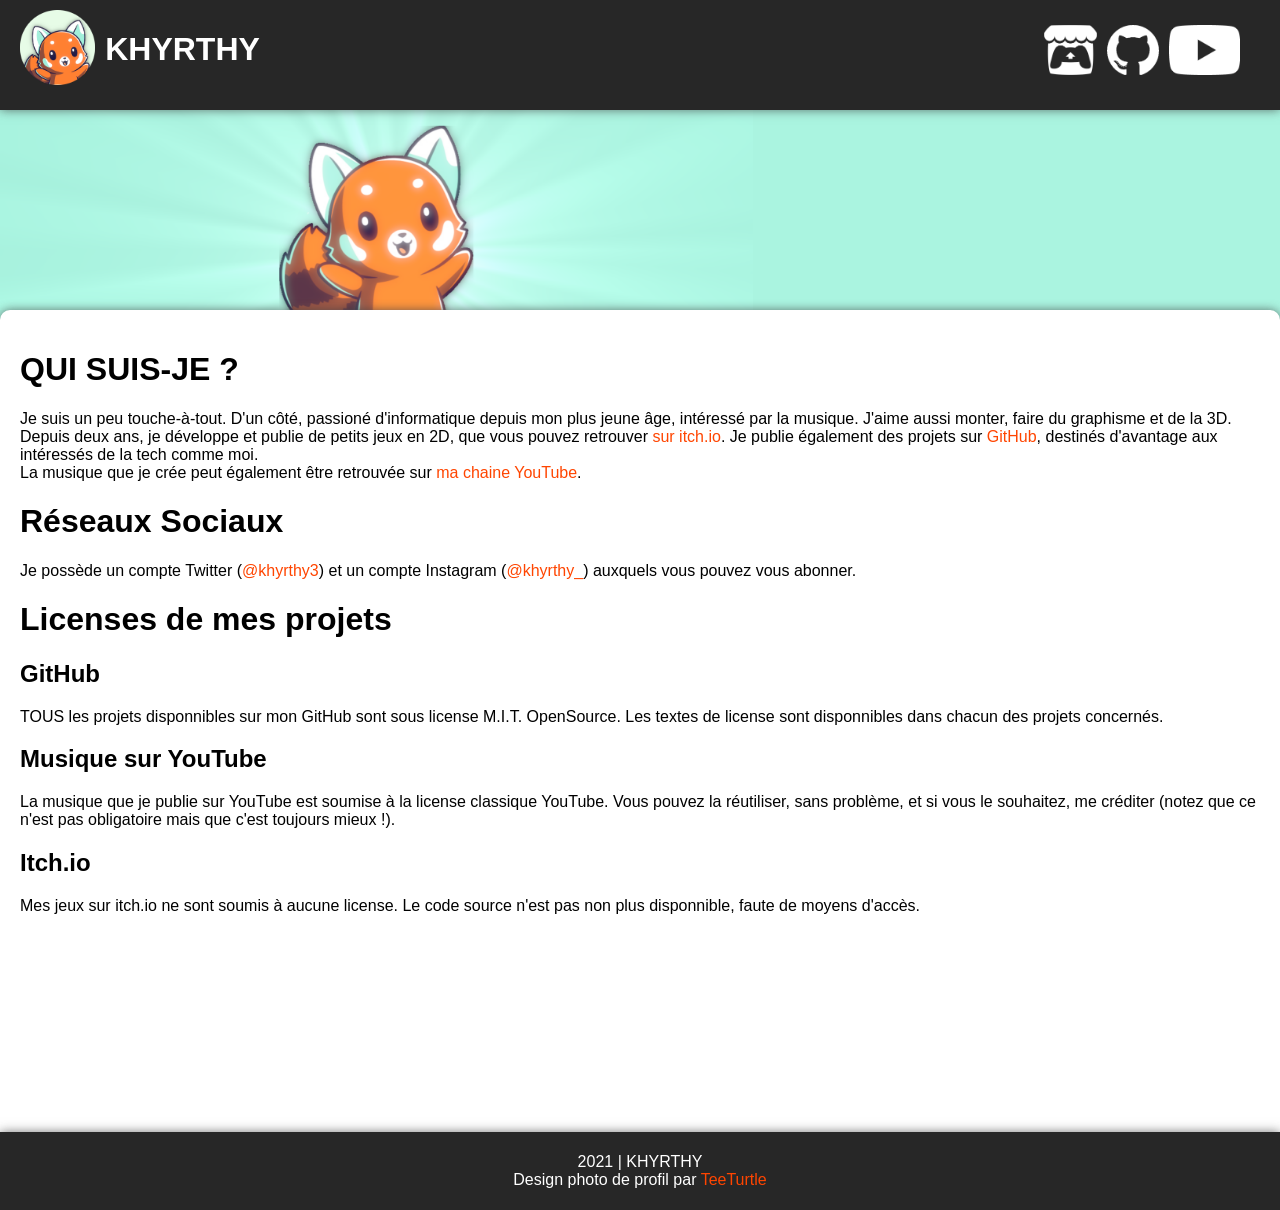
==== index.html @ 40779e0e "Merge branch 'main' of https://github.com/khyrthy/khyrthy.github.io into main" ====
<!DOCTYPE html>
<html>

    <head>
        <meta charset="utf-8">
        <link rel="stylesheet" href="style.css">
        <link rel="icon" href="assets/favicon.ico">        
        <title>KHYRTHY</title>

    </head>

    <body>

        <header>

            <span style="display: flex; flex-direction: row;">
            <img id="profile" src="assets/face.png">
            <h1 style="padding-left: 10px; padding-right: 10px;">KHYRTHY</h1>
            </span>

            <nav>
                <a href="https://khyrthy.itch.io/" class="link"><img src="assets/itch.io.png" class="link_image"></a>
                <a href="https://github.com/khyrthy" class="link"><img src="assets/github.png" class="link_image"></a>
                <a href="https://www.youtube.com/channel/UC20sdQZQD7_BeJX9RTdX4yQ" class="link"><img src="assets/youtube.png" class="link_image"></a>
            </nav>

        </header>

       
        
        <img src="assets/banner.png" id="banner">
        

        <div id="body">

            <div id="content">

                <h1>QUI SUIS-JE ?</h1>
                <p>Je suis un peu touche-à-tout. D'un côté, passioné d'informatique depuis mon plus jeune âge, intéressé par 
                    la musique. J'aime aussi monter, faire du graphisme et de la 3D. <br>
                    Depuis deux ans, je développe et publie de petits jeux en 2D, que vous pouvez retrouver 
                    <a href=#>sur itch.io</a>. Je publie également des projets sur <a href="https://github.com/khyrthy">GitHub</a>, destinés d'avantage aux intéressés
                    de la tech comme moi. <br>
                    La musique que je crée peut également être retrouvée sur <a href="https://www.youtube.com/channel/UC20sdQZQD7_BeJX9RTdX4yQ">ma chaine YouTube</a>.
                </p>

                
                <h1>Réseaux Sociaux</h1>
                <p>
                    Je possède un compte Twitter (<a href="https://twitter.com/khyrthy3">@khyrthy3</a>) et un compte Instagram
                    (<a href="https://instagram.com/khyrthy_">@khyrthy_</a>) auxquels vous pouvez vous abonner.
                </p>

                <h1>Licenses de mes projets</h1>
                
                <h2>GitHub</h2>
                <p>
                    TOUS les projets disponnibles sur mon GitHub sont sous license M.I.T. OpenSource. Les textes de license
                    sont disponnibles dans chacun des projets concernés.
                </p>

                <h2>Musique sur YouTube</h2>
                <p>
                    La musique que je publie sur YouTube est soumise à la license classique YouTube. Vous pouvez la réutiliser, sans problème,
                    et si vous le souhaitez, me créditer (notez que ce n'est pas obligatoire mais que c'est toujours mieux !).

                </p>

                <h2>Itch.io</h2>

                <p>Mes jeux sur itch.io ne sont soumis à aucune license. Le code source n'est pas non plus disponnible,
                    faute de moyens d'accès.
                </p>

            </div>            
        
            <footer>
                <p>
                    2021 | KHYRTHY <br>
                    Design photo de profil par <a href="https://teeturtle.com">TeeTurtle</a>
                </p>


            </footer>

        </div>
    </body>

</html>
---- style.css ----
@keyframes nav-element-hover{0%{height: 50px;} 100%{height: 55px;}}
@keyframes nav-element-normal{100%{height: 50px;} 0%{height: 55px;}}
@keyframes banner{0%{height: 0px;} 100%{height: 200px;}}
@keyframes body {0%{opacity: 0; color: rgba(0, 0, 0, 0)}50%{opacity: 1; color: rgba(0, 0, 0, 0)} 100%{opacity: 1; color: auto}}
@keyframes header{0%{opacity: 0; height: 0px}; 100%{opacity: 1; height: initial}}
@keyframes link{0%{color:rgba(0, 0, 0, 0)} 50%{color:rgba(0, 0, 0, 0)} 100%{color: orangered}}


html{

    height: 100%;

    margin: 0px; padding: 0px;

    -ms-overflow-style: none;
    scrollbar-width: none;
} html::-webkit-scrollbar {display: none;}

body {
    font-family: 'Segoe UI', Tahoma, Geneva, Verdana, sans-serif;

    margin: 0px; padding: 0px;

    background: rgb(170,244,224);

    height: 100%;

}

header {
    animation: header 1s;
    -webkit-animation: header 1s;

    background-color: rgb(39, 39, 39);
    color: white;

    padding: 10px;
    padding-left: 20px;
    padding-right: 20px;

    display: flex;
    flex-direction: row;
    justify-content: space-between;

    height: 90px;

    position: sticky;
    top: 0px;

    box-shadow: 0px 0px 10px rgba(56, 56, 56, 0.678);

    z-index: 4;

}

#profile {
    height: 75px;
}

#banner{

    animation: banner 1s;
    -webkit-animation: banner 1s;

    height: 200px;

    display: block;
        
    position: sticky;
    top: 110px;

}


nav {

    display: flex;
    flex-direction: row;
    justify-content: center;

    margin: 15px;


}

.link_image {

    height: 50px;
    margin-left: 5px;
    margin-right: 5px;
    margin-bottom: 0px;

    animation: nav-element-normal 1s;
    -webkit-animation: nav-element-normal 1s;

} .link_image:hover{
    height: 55px;

    animation: nav-element-hover 1s;
    -webkit-animation: nav-element-hover 1s;
}

#body {

    animation: body 2s;
    -webkit-animation: body 2s;

    z-index: 2;
    position: relative;
    background-color: white;

    min-height: 100%;

    border-radius: 10px 10px 0px 0px;
    box-shadow: 0px 0px 10px rgba(56, 56, 56, 0.678);

}

#content {

    padding: 20px;
    padding-bottom: 100px;

}

a {
    animation: link 2s;
    animation-iteration-count: 1;
    -webkit-animation: link 2s;
    -webkit-animation-iteration-count: 1;
    
    text-decoration: none;
    color: orangered
} a:hover {color: red;}

footer {

    z-index: 3;

    background-color:rgb(39, 39, 39);
    
    color: white;
    text-align: center;
    box-shadow: 0px 0px 10px rgba(56, 56, 56, 0.678);

    padding-top: 5px;
    padding-bottom: 5px;

    position: absolute;
    bottom: 0;

    display: table;
    width: 100%;


}
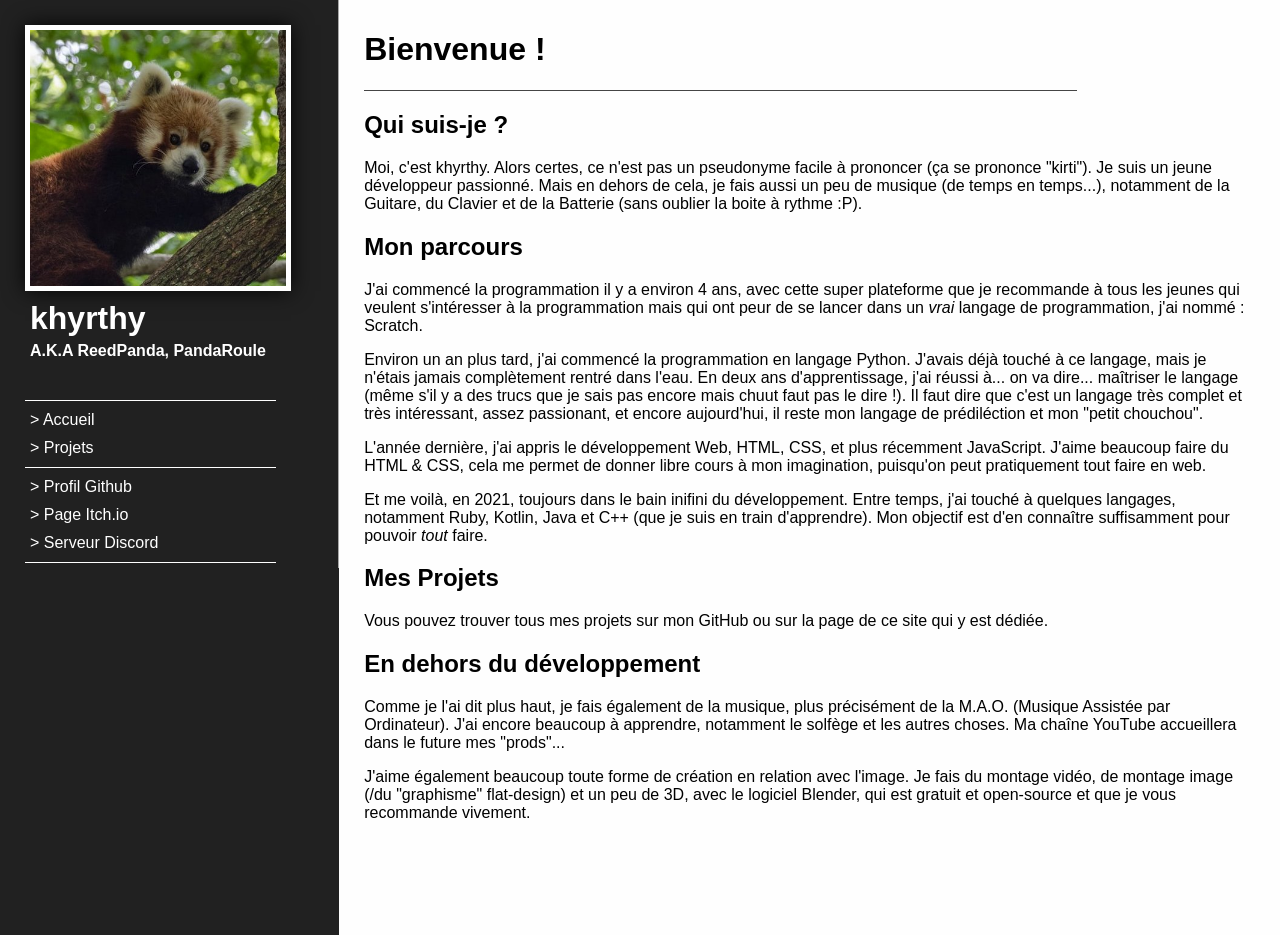
==== commit a56b7318: "The BIG UPDATE Voici la plus grosse mise à jour du site depuis sa création !" ====
--- a/index.html
+++ b/index.html
@@ -1,89 +1,96 @@
-<!DOCTYPE html>
-<html>
-
-    <head>
-        <meta charset="utf-8">
-        <link rel="stylesheet" href="style.css">
-        <link rel="icon" href="assets/favicon.ico">        
-        <title>KHYRTHY</title>
-
-    </head>
-
-    <body>
-
-        <header>
-
-            <span style="display: flex; flex-direction: row;">
-            <img id="profile" src="assets/face.png">
-            <h1 style="padding-left: 10px; padding-right: 10px;">KHYRTHY</h1>
-            </span>
-
-            <nav>
-                <a href="https://khyrthy.itch.io/" class="link"><img src="assets/itch.io.png" class="link_image"></a>
-                <a href="https://github.com/khyrthy" class="link"><img src="assets/github.png" class="link_image"></a>
-                <a href="https://www.youtube.com/channel/UC20sdQZQD7_BeJX9RTdX4yQ" class="link"><img src="assets/youtube.png" class="link_image"></a>
-            </nav>
-
-        </header>
-
-       
-        
-        <img src="assets/banner.png" id="banner">
-        
-
-        <div id="body">
-
-            <div id="content">
-
-                <h1>QUI SUIS-JE ?</h1>
-                <p>Je suis un peu touche-à-tout. D'un côté, passioné d'informatique depuis mon plus jeune âge, intéressé par 
-                    la musique. J'aime aussi monter, faire du graphisme et de la 3D. <br>
-                    Depuis deux ans, je développe et publie de petits jeux en 2D, que vous pouvez retrouver 
-                    <a href=#>sur itch.io</a>. Je publie également des projets sur <a href="https://github.com/khyrthy">GitHub</a>, destinés d'avantage aux intéressés
-                    de la tech comme moi. <br>
-                    La musique que je crée peut également être retrouvée sur <a href="https://www.youtube.com/channel/UC20sdQZQD7_BeJX9RTdX4yQ">ma chaine YouTube</a>.
-                </p>
-
-                
-                <h1>Réseaux Sociaux</h1>
-                <p>
-                    Je possède un compte Twitter (<a href="https://twitter.com/khyrthy3">@khyrthy3</a>) et un compte Instagram
-                    (<a href="https://instagram.com/khyrthy_">@khyrthy_</a>) auxquels vous pouvez vous abonner.
-                </p>
-
-                <h1>Licenses de mes projets</h1>
-                
-                <h2>GitHub</h2>
-                <p>
-                    TOUS les projets disponnibles sur mon GitHub sont sous license M.I.T. OpenSource. Les textes de license
-                    sont disponnibles dans chacun des projets concernés.
-                </p>
-
-                <h2>Musique sur YouTube</h2>
-                <p>
-                    La musique que je publie sur YouTube est soumise à la license classique YouTube. Vous pouvez la réutiliser, sans problème,
-                    et si vous le souhaitez, me créditer (notez que ce n'est pas obligatoire mais que c'est toujours mieux !).
-
-                </p>
-
-                <h2>Itch.io</h2>
-
-                <p>Mes jeux sur itch.io ne sont soumis à aucune license. Le code source n'est pas non plus disponnible,
-                    faute de moyens d'accès.
-                </p>
-
-            </div>            
-        
-            <footer>
-                <p>
-                    2021 | KHYRTHY <br>
-                    Design photo de profil par <a href="https://teeturtle.com">TeeTurtle</a>
-                </p>
-
-
-            </footer>
-
-        </div>
-    </body>
-
-</html>
+<!DOCTYPE html>
+<html>
+
+    <head>
+        <meta charset="utf-8">
+        <link rel="stylesheet" href="style.css">
+
+        <link rel="icon" href="assets/favicon.ico">        
+        <title>KHYRTHY</title>
+
+    </head>
+
+    <body>
+
+        <header>
+
+            <div id="profile-container">
+
+                <img src="assets/ReedPanda.jpg" alt="ReedPanda" id="profile">
+                <h1 id="name">khyrthy</h1>
+                <h4 id="alias">A.K.A ReedPanda, PandaRoule</h4>
+
+            </div>
+
+            <nav>
+
+                <div class="separator" style="width: 80%;"></div>
+
+                <a href=# class="nav">> Accueil</a>
+                <a href="projects.html" class="nav">> Projets</a>
+
+                <div class="separator" style="width: 80%;"></div>
+
+                <a href="https://github.com/khyrthy" class="nav">> Profil Github</a>
+                <a href="https://khyrthy.itch.io" class="nav">> Page Itch.io</a>
+                <a href="https://discord.gg/B6MZd3urW2" class="nav">> Serveur Discord</a>
+
+
+                <div class="separator" style="width: 80%;"></div>
+
+
+                <a href=""></a>
+
+            </nav>
+
+        </header>
+
+        <div id="body">
+            
+            <h1>Bienvenue ! </h1>
+            <div class="separator" style="width: 80%; background-color: #454545;"></div>
+            
+            <h2>Qui suis-je ?</h2>
+            <p>
+                Moi, c'est khyrthy. Alors certes, ce n'est pas un pseudonyme facile à prononcer (ça se prononce "kirti"). Je suis un jeune développeur passionné.
+                Mais en dehors de cela, je fais aussi un peu de musique (de temps en temps...), notamment de la Guitare, du Clavier et de la Batterie (sans oublier la boite à rythme :P).
+            </p>
+
+            <h2>Mon parcours</h2>
+            <p>
+                J'ai commencé la programmation il y a environ 4 ans, avec cette super plateforme que je recommande à tous les jeunes qui veulent s'intéresser à la programmation mais qui ont peur de se
+                lancer dans un <em>vrai</em> langage de programmation, j'ai nommé : Scratch.
+            </p> 
+            <p>
+                Environ un an plus tard, j'ai commencé la programmation en langage Python. J'avais déjà touché à ce langage, mais je n'étais jamais complètement rentré dans l'eau. En deux ans d'apprentissage, j'ai réussi à... on va dire...
+                maîtriser le langage (même s'il y a des trucs que je sais pas encore mais chuut faut pas le dire !). Il faut dire que c'est un langage très complet et très intéressant, assez passionant, et encore aujourd'hui, il reste mon langage
+                de prédiléction et mon "petit chouchou".
+            </p> <p>
+                L'année dernière, j'ai appris le développement Web, HTML, CSS, et plus récemment JavaScript. J'aime beaucoup faire du HTML & CSS, cela me permet de donner libre cours à mon imagination, puisqu'on peut pratiquement tout faire en web.
+            </p> <p>
+                Et me voilà, en 2021, toujours dans le bain inifini du développement. Entre temps, j'ai touché à quelques langages, notamment Ruby, Kotlin, Java et C++ (que je suis en train d'apprendre).
+                Mon objectif est d'en connaître suffisamment pour pouvoir <em>tout</em> faire.
+
+            </p>
+
+            <h2>Mes Projets</h2>
+            <p>
+                Vous pouvez trouver tous mes projets sur <a href="http://github.com/khyrthy">mon GitHub</a> ou sur <a href="projects.html">la page de ce site qui y est dédiée</a>.
+            </p>
+
+            <h2>En dehors du développement</h2>
+            <p>
+                Comme je l'ai dit plus haut, je fais également de la musique, plus précisément de la M.A.O. (Musique Assistée par Ordinateur). J'ai encore beaucoup à apprendre, notamment
+                le solfège et les autres choses. Ma chaîne YouTube accueillera dans le future mes "prods"...
+            </p> <p>
+                J'aime également beaucoup toute forme de création en relation avec l'image. Je fais du montage vidéo, de montage image (/du "graphisme" flat-design) et un peu de 3D, avec le logiciel <a href="https://blender.org">Blender</a>, qui est gratuit et open-source et que je vous recommande vivement.
+            </p>
+
+            
+
+        </div>
+    
+    </body>
+
+
+</html>
--- a/style.css
+++ b/style.css
@@ -1,156 +1,124 @@
-@keyframes nav-element-hover{0%{height: 50px;} 100%{height: 55px;}}
-@keyframes nav-element-normal{100%{height: 50px;} 0%{height: 55px;}}
-@keyframes banner{0%{height: 0px;} 100%{height: 200px;}}
-@keyframes body {0%{opacity: 0; color: rgba(0, 0, 0, 0)}50%{opacity: 1; color: rgba(0, 0, 0, 0)} 100%{opacity: 1; color: auto}}
-@keyframes header{0%{opacity: 0; height: 0px}; 100%{opacity: 1; height: initial}}
-@keyframes link{0%{color:rgba(0, 0, 0, 0)} 50%{color:rgba(0, 0, 0, 0)} 100%{color: orangered}}
-
-
-html{
-
-    height: 100%;
-
-    margin: 0px; padding: 0px;
-
-    -ms-overflow-style: none;
-    scrollbar-width: none;
-} html::-webkit-scrollbar {display: none;}
-
-body {
-    font-family: 'Segoe UI', Tahoma, Geneva, Verdana, sans-serif;
-
-    margin: 0px; padding: 0px;
-
-    background: rgb(170,244,224);
-
-    height: 100%;
-
-}
-
-header {
-    animation: header 1s;
-    -webkit-animation: header 1s;
-
-    background-color: rgb(39, 39, 39);
-    color: white;
-
-    padding: 10px;
-    padding-left: 20px;
-    padding-right: 20px;
-
-    display: flex;
-    flex-direction: row;
-    justify-content: space-between;
-
-    height: 90px;
-
-    position: sticky;
-    top: 0px;
-
-    box-shadow: 0px 0px 10px rgba(56, 56, 56, 0.678);
-
-    z-index: 4;
-
-}
-
-#profile {
-    height: 75px;
-}
-
-#banner{
-
-    animation: banner 1s;
-    -webkit-animation: banner 1s;
-
-    height: 200px;
-
-    display: block;
-        
-    position: sticky;
-    top: 110px;
-
-}
-
-
-nav {
-
-    display: flex;
-    flex-direction: row;
-    justify-content: center;
-
-    margin: 15px;
-
-
-}
-
-.link_image {
-
-    height: 50px;
-    margin-left: 5px;
-    margin-right: 5px;
-    margin-bottom: 0px;
-
-    animation: nav-element-normal 1s;
-    -webkit-animation: nav-element-normal 1s;
-
-} .link_image:hover{
-    height: 55px;
-
-    animation: nav-element-hover 1s;
-    -webkit-animation: nav-element-hover 1s;
-}
-
-#body {
-
-    animation: body 2s;
-    -webkit-animation: body 2s;
-
-    z-index: 2;
-    position: relative;
-    background-color: white;
-
-    min-height: 100%;
-
-    border-radius: 10px 10px 0px 0px;
-    box-shadow: 0px 0px 10px rgba(56, 56, 56, 0.678);
-
-}
-
-#content {
-
-    padding: 20px;
-    padding-bottom: 100px;
-
-}
-
-a {
-    animation: link 2s;
-    animation-iteration-count: 1;
-    -webkit-animation: link 2s;
-    -webkit-animation-iteration-count: 1;
-    
-    text-decoration: none;
-    color: orangered
-} a:hover {color: red;}
-
-footer {
-
-    z-index: 3;
-
-    background-color:rgb(39, 39, 39);
-    
-    color: white;
-    text-align: center;
-    box-shadow: 0px 0px 10px rgba(56, 56, 56, 0.678);
-
-    padding-top: 5px;
-    padding-bottom: 5px;
-
-    position: absolute;
-    bottom: 0;
-
-    display: table;
-    width: 100%;
-
-
+body, index {
+
+    margin: 0;
+    padding: 0;
+
+    background-color: #212121;
+    color: #ffffff;
+
+    display: flex;
+    flex-direction: row;
+    justify-content: flex-start;
+
+    font-family: 'Roboto', 'Segoe UI', Tahoma, Geneva, Verdana, Arial, Calibri, sans-serif;
+
+}
+
+header {
+
+
+    justify-content: space-around;
+
+    height: 100%;
+    width: 450px;
+
+    position: sticky;
+    top: 0px;
+    left: 0px;
+
+    border-right: 1px solid #a8a8a8;
+
+    padding-left: 25px;
+    padding-top: 25px;
+
+
+
+}
+
+#body {
+    
+
+    width: 100%;
+    min-height: 100vh;
+    /*margin-left: 25px;*/
+    padding: 25px;
+    padding-top: 10px;
+
+    background-color: #fefefe;
+    color: #000000;
+    
+
+
+
+}
+
+#profile {
+
+    height: 256px;
+    width: 256px;
+
+    border: 5px solid #ffffff;
+    box-shadow: 0px 0px 20px rgba(0,0,0, 0.9)
+
+}
+
+
+#name {
+
+    margin: 5px;
+
+} #alias {
+
+    margin: 5px;
+
+}
+
+nav {
+
+    margin-top: 35px;
+
+    display: flex;
+    flex-direction: column;
+}
+
+.nav {
+
+    margin: 5px;
+
+    color: #ffffff;
+    text-decoration: none;
+
+} .nav:hover {
+    text-decoration: underline;
+}
+
+.separator {
+
+    height: 1px;
+    background-color: #ffffff;
+
+    margin-top: 5px;
+    margin-bottom: 5px;
+
+
+}
+
+a {
+
+    color: inherit;
+    text-decoration: none;
+} a:hover {
+    text-decoration: underline;
+}
+
+img {
+
+    box-shadow: 0px 0px 20px rgba(0, 0, 0, 0.3);
+
+} .img-border {
+
+    border: 5px solid #ffffff;
+    /*box-shadow: 0px 0px 20px rgba(0, 0, 0, 0.3);*/
+
+
 }
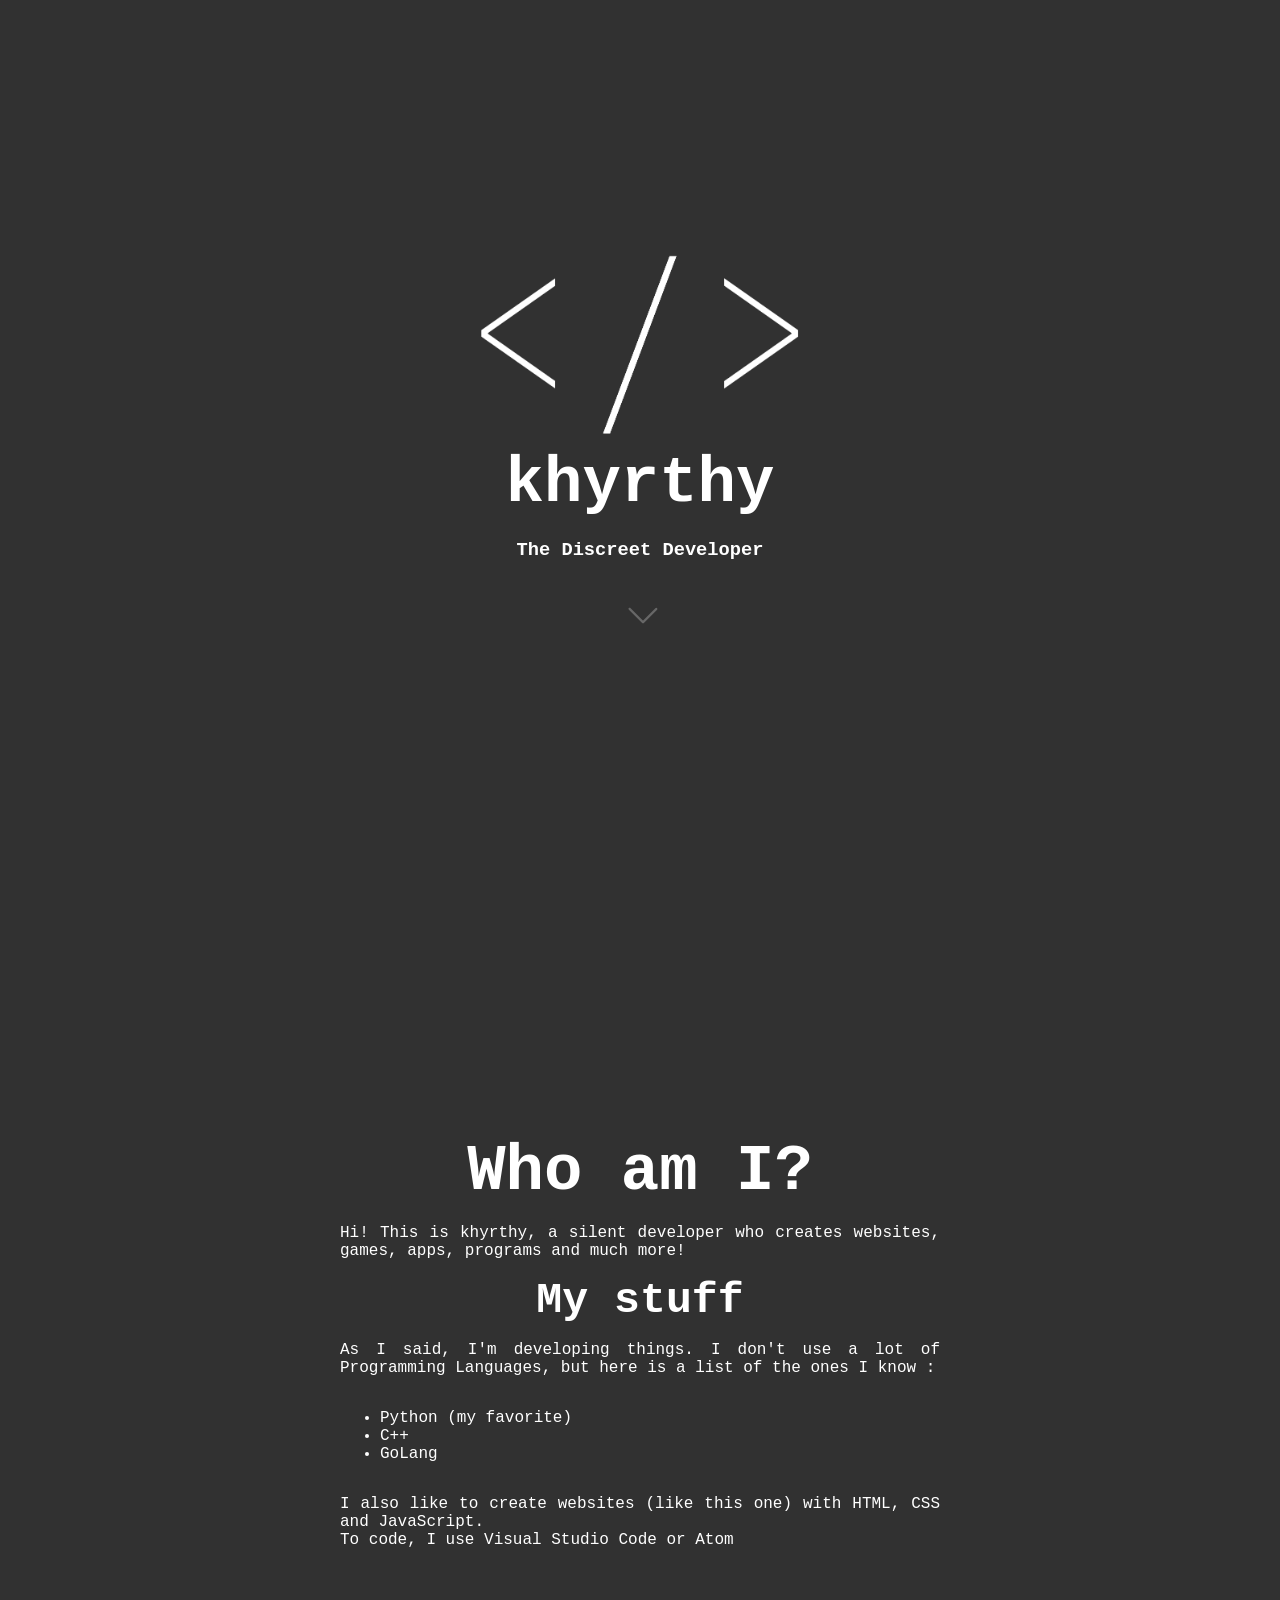
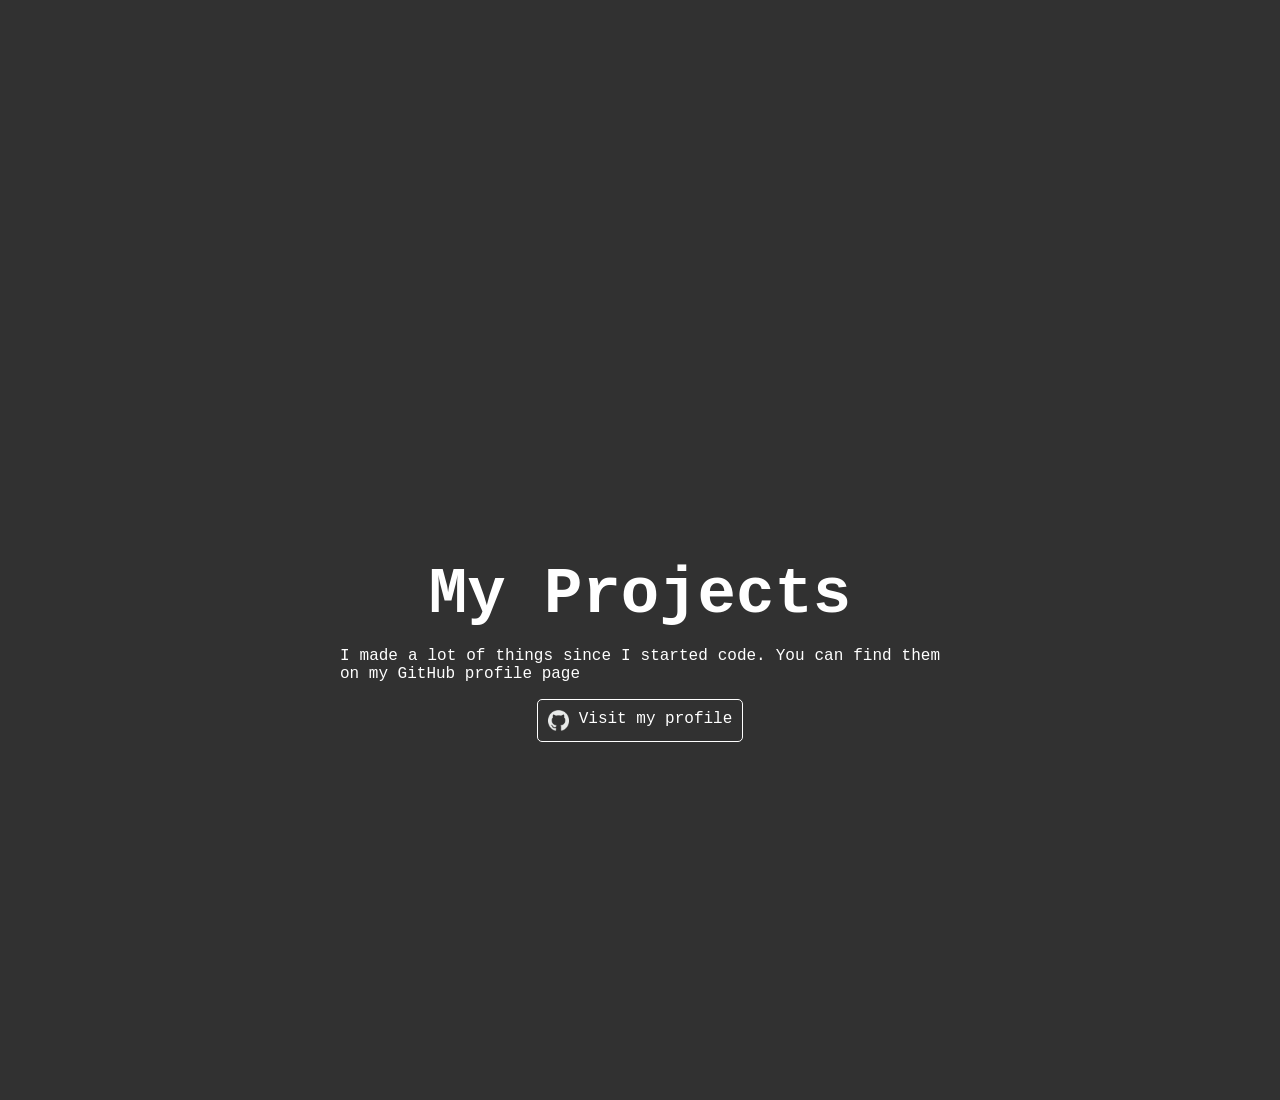
==== commit 8c7972de: "More... minimalist design" ====
--- a/index.html
+++ b/index.html
@@ -1,96 +1,75 @@
-<!DOCTYPE html>
 <html>
 
     <head>
         <meta charset="utf-8">
-        <link rel="stylesheet" href="style.css">
+        <link rel="stylesheet" type="text/css" href="./style.css"
 
-        <link rel="icon" href="assets/favicon.ico">        
+        <meta name="description" content="KHYRTHY - The Discret Developer">
         <title>KHYRTHY</title>
-
     </head>
 
     <body>
 
-        <header>
+        <section>
 
-            <div id="profile-container">
+            <header>
 
-                <img src="assets/ReedPanda.jpg" alt="ReedPanda" id="profile">
+                <img id="pic" src="./assets/pic.png" alt="</>">
                 <h1 id="name">khyrthy</h1>
-                <h4 id="alias">A.K.A ReedPanda, PandaRoule</h4>
+                <h3>The Discreet Developer</h3>
+                <img id="scroll" src="./assets/scroll.gif" alt="v">
+
+
+            </header>
+
+        </section>
+
+        <section>
+
+            <div>
+
+                <h1>Who am I?</h1>
+                <p>
+                    Hi! This is khyrthy, a silent developer who creates websites, games, apps, programs and much more!
+                </p>
+                <h2>My stuff</h2>
+                <p>
+                    As I said, I'm developing things. I don't use a lot of Programming Languages, but here is a list of the ones I know :
+                </p>
+                <ul>
+                    <li>Python (my favorite)</li>
+                    <li>C++</li>
+                    <li>GoLang</li>
+                </ul>
+                <p>
+                    I also like to create websites (like this one) with HTML, CSS and JavaScript. <br>
+                    To code, I use Visual Studio Code or Atom
+                </p>
 
             </div>
 
-            <nav>
+        </section>
 
-                <div class="separator" style="width: 80%;"></div>
+        <section>
+            <div>
+                <h1>My Projects</h1>
+                <p>
+                    I made a lot of things since I started code. You can find them on my GitHub profile page
+                </p>
+                <a class="btn" href="https://github.com/khyrthy">
+                    <img class="btn-img" src="./assets/github.png" style="filter: invert(1)">
+                    <span class="btn-txt">
+                        Visit my profile
+                    </span>
+                </a>
+            </div>
 
-                <a href=# class="nav">> Accueil</a>
-                <a href="projects.html" class="nav">> Projets</a>
-
-                <div class="separator" style="width: 80%;"></div>
-
-                <a href="https://github.com/khyrthy" class="nav">> Profil Github</a>
-                <a href="https://khyrthy.itch.io" class="nav">> Page Itch.io</a>
-                <a href="https://discord.gg/B6MZd3urW2" class="nav">> Serveur Discord</a>
+        </section>
 
 
-                <div class="separator" style="width: 80%;"></div>
 
-
-                <a href=""></a>
-
-            </nav>
-
-        </header>
-
-        <div id="body">
-            
-            <h1>Bienvenue ! </h1>
-            <div class="separator" style="width: 80%; background-color: #454545;"></div>
-            
-            <h2>Qui suis-je ?</h2>
-            <p>
-                Moi, c'est khyrthy. Alors certes, ce n'est pas un pseudonyme facile à prononcer (ça se prononce "kirti"). Je suis un jeune développeur passionné.
-                Mais en dehors de cela, je fais aussi un peu de musique (de temps en temps...), notamment de la Guitare, du Clavier et de la Batterie (sans oublier la boite à rythme :P).
-            </p>
-
-            <h2>Mon parcours</h2>
-            <p>
-                J'ai commencé la programmation il y a environ 4 ans, avec cette super plateforme que je recommande à tous les jeunes qui veulent s'intéresser à la programmation mais qui ont peur de se
-                lancer dans un <em>vrai</em> langage de programmation, j'ai nommé : Scratch.
-            </p> 
-            <p>
-                Environ un an plus tard, j'ai commencé la programmation en langage Python. J'avais déjà touché à ce langage, mais je n'étais jamais complètement rentré dans l'eau. En deux ans d'apprentissage, j'ai réussi à... on va dire...
-                maîtriser le langage (même s'il y a des trucs que je sais pas encore mais chuut faut pas le dire !). Il faut dire que c'est un langage très complet et très intéressant, assez passionant, et encore aujourd'hui, il reste mon langage
-                de prédiléction et mon "petit chouchou".
-            </p> <p>
-                L'année dernière, j'ai appris le développement Web, HTML, CSS, et plus récemment JavaScript. J'aime beaucoup faire du HTML & CSS, cela me permet de donner libre cours à mon imagination, puisqu'on peut pratiquement tout faire en web.
-            </p> <p>
-                Et me voilà, en 2021, toujours dans le bain inifini du développement. Entre temps, j'ai touché à quelques langages, notamment Ruby, Kotlin, Java et C++ (que je suis en train d'apprendre).
-                Mon objectif est d'en connaître suffisamment pour pouvoir <em>tout</em> faire.
-
-            </p>
-
-            <h2>Mes Projets</h2>
-            <p>
-                Vous pouvez trouver tous mes projets sur <a href="http://github.com/khyrthy">mon GitHub</a> ou sur <a href="projects.html">la page de ce site qui y est dédiée</a>.
-            </p>
-
-            <h2>En dehors du développement</h2>
-            <p>
-                Comme je l'ai dit plus haut, je fais également de la musique, plus précisément de la M.A.O. (Musique Assistée par Ordinateur). J'ai encore beaucoup à apprendre, notamment
-                le solfège et les autres choses. Ma chaîne YouTube accueillera dans le future mes "prods"...
-            </p> <p>
-                J'aime également beaucoup toute forme de création en relation avec l'image. Je fais du montage vidéo, de montage image (/du "graphisme" flat-design) et un peu de 3D, avec le logiciel <a href="https://blender.org">Blender</a>, qui est gratuit et open-source et que je vous recommande vivement.
-            </p>
-
-            
-
-        </div>
-    
     </body>
 
 
-</html>
+
+</html>
--- a/style.css
+++ b/style.css
@@ -1,124 +1,123 @@
-body, index {
-
-    margin: 0;
-    padding: 0;
-
-    background-color: #212121;
-    color: #ffffff;
-
-    display: flex;
-    flex-direction: row;
-    justify-content: flex-start;
-
-    font-family: 'Roboto', 'Segoe UI', Tahoma, Geneva, Verdana, Arial, Calibri, sans-serif;
-
-}
-
-header {
-
-
-    justify-content: space-around;
-
-    height: 100%;
-    width: 450px;
-
-    position: sticky;
-    top: 0px;
-    left: 0px;
-
-    border-right: 1px solid #a8a8a8;
-
-    padding-left: 25px;
-    padding-top: 25px;
-
-
-
-}
-
-#body {
-    
-
-    width: 100%;
-    min-height: 100vh;
-    /*margin-left: 25px;*/
-    padding: 25px;
-    padding-top: 10px;
-
-    background-color: #fefefe;
-    color: #000000;
-    
-
-
-
-}
-
-#profile {
-
-    height: 256px;
-    width: 256px;
-
-    border: 5px solid #ffffff;
-    box-shadow: 0px 0px 20px rgba(0,0,0, 0.9)
-
-}
-
-
-#name {
-
-    margin: 5px;
-
-} #alias {
-
-    margin: 5px;
-
-}
-
-nav {
-
-    margin-top: 35px;
-
-    display: flex;
-    flex-direction: column;
-}
-
-.nav {
-
-    margin: 5px;
-
-    color: #ffffff;
-    text-decoration: none;
-
-} .nav:hover {
-    text-decoration: underline;
-}
-
-.separator {
-
-    height: 1px;
-    background-color: #ffffff;
-
-    margin-top: 5px;
-    margin-bottom: 5px;
-
-
-}
-
-a {
-
-    color: inherit;
-    text-decoration: none;
-} a:hover {
-    text-decoration: underline;
-}
-
-img {
-
-    box-shadow: 0px 0px 20px rgba(0, 0, 0, 0.3);
-
-} .img-border {
-
-    border: 5px solid #ffffff;
-    /*box-shadow: 0px 0px 20px rgba(0, 0, 0, 0.3);*/
-
-
+body, html 
+{
+    padding: 0px;
+    margin: 0px;
+
+    background-color: #313131;
+    overflow-x: hidden;
+
+    color: #ffffff;
+    font-family:  "Source Code Pro", Consolas, monospace, "Nimbus Mono PS", 'Courier New', Courier;
+}
+
+/* Hide scrollbar for Chrome, Safari and Opera */
+html::-webkit-scrollbar {
+display: none;
+}
+
+/* Hide scrollbar for IE, Edge and Firefox */
+html {
+-ms-overflow-style: none;  /* IE and Edge */
+scrollbar-width: none;  /* Firefox */
+} 
+
+header, div
+{
+    margin: auto;
+    padding: 0px;
+
+    width: 600px;
+    height: 600px;
+
+    text-align: center;
+
+    display: flex;
+    flex-direction: column;
+    justify-content: center;
+}
+
+#pic
+{
+    width: 350px;
+
+    margin-left: 125px;
+    margin-right: 125px;
+}
+
+#scroll
+{
+    width: 75px;
+    height: 75px;
+
+    margin-left: auto;
+    margin-right: auto;
+}
+
+#name, h1
+{
+    font-size: 4em;
+    margin-bottom: 0px;
+    margin-top: 0px;
+}
+
+
+h2
+{
+    font-size: 2.7em;
+    margin-bottom: 0px;
+    margin-top: 0px;
+}
+
+section
+{
+    display: flex;
+    flex-direction: column;
+    justify-content: center;
+
+    width: 100vw;
+    height: 100vh;
+}
+
+p
+{
+    text-align: justify;
+}
+
+ul
+{
+    text-align: start;
+}
+
+.btn
+{
+
+    display: flex;
+    width: max-content;
+    padding: 10px;
+
+    margin-left: auto;
+    margin-right: auto;
+
+    border: 1px solid #fff;
+    border-radius: 5px 5px 5px 5px;
+    color: #fff;
+    text-decoration: none;
+
+
+}
+
+.btn:hover
+{
+    text-decoration: underline;
+}
+
+.btn-img
+{
+    height: 21px;
+    padding-right: 5px;
+}
+
+
+.btn-txt {
+    padding-left: 5px;
 }
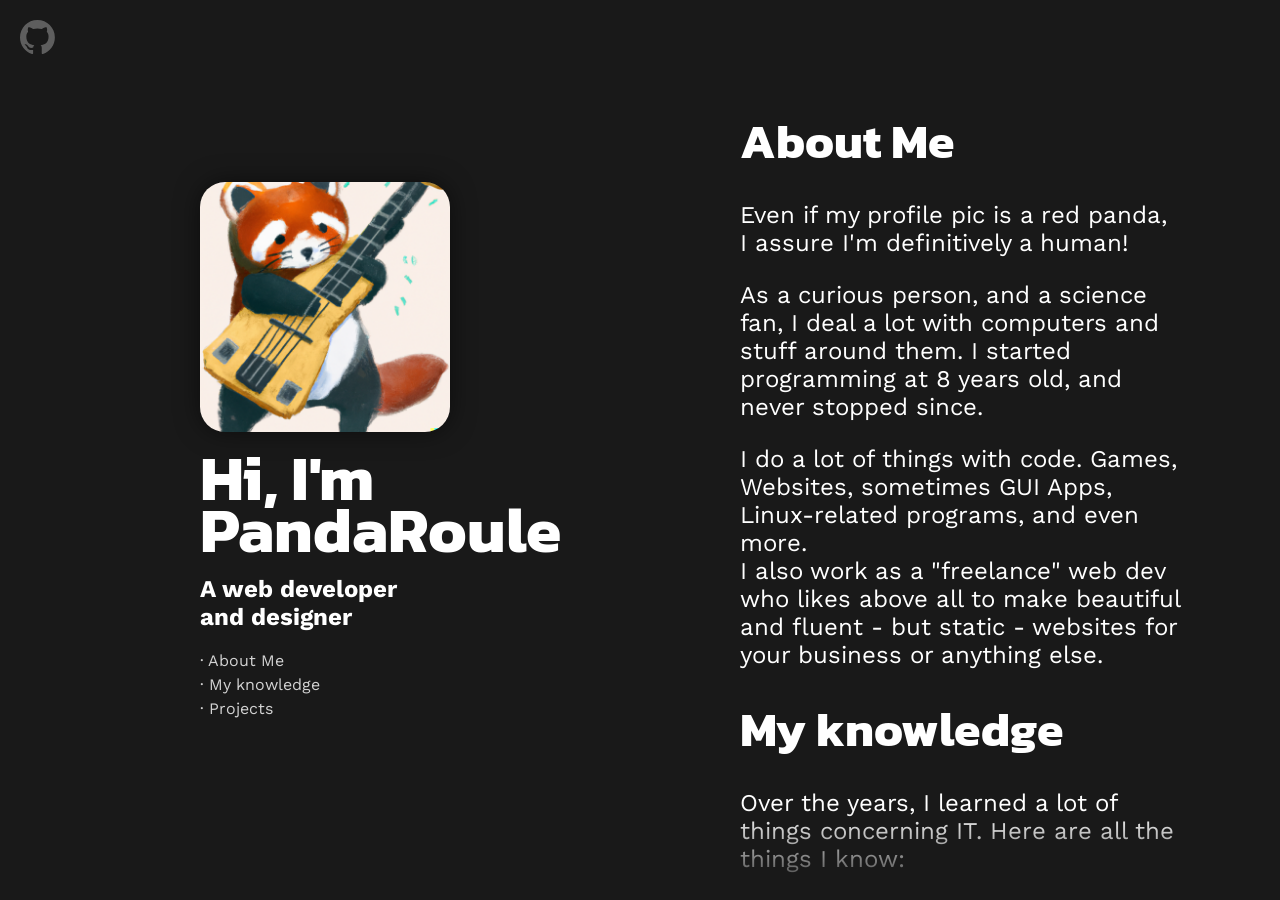
==== commit 0358bb9c: "Initial commit" ====
--- a/index.html
+++ b/index.html
@@ -1,75 +1,128 @@
-<html>
-
-    <head>
-        <meta charset="utf-8">
-        <link rel="stylesheet" type="text/css" href="./style.css"
-
-        <meta name="description" content="KHYRTHY - The Discret Developer">
-        <title>KHYRTHY</title>
-    </head>
-
-    <body>
-
-        <section>
-
-            <header>
-
-                <img id="pic" src="./assets/pic.png" alt="</>">
-                <h1 id="name">khyrthy</h1>
-                <h3>The Discreet Developer</h3>
-                <img id="scroll" src="./assets/scroll.gif" alt="v">
-
-
-            </header>
-
-        </section>
-
-        <section>
-
-            <div>
-
-                <h1>Who am I?</h1>
-                <p>
-                    Hi! This is khyrthy, a silent developer who creates websites, games, apps, programs and much more!
-                </p>
-                <h2>My stuff</h2>
-                <p>
-                    As I said, I'm developing things. I don't use a lot of Programming Languages, but here is a list of the ones I know :
-                </p>
-                <ul>
-                    <li>Python (my favorite)</li>
-                    <li>C++</li>
-                    <li>GoLang</li>
-                </ul>
-                <p>
-                    I also like to create websites (like this one) with HTML, CSS and JavaScript. <br>
-                    To code, I use Visual Studio Code or Atom
-                </p>
-
-            </div>
-
-        </section>
-
-        <section>
-            <div>
-                <h1>My Projects</h1>
-                <p>
-                    I made a lot of things since I started code. You can find them on my GitHub profile page
-                </p>
-                <a class="btn" href="https://github.com/khyrthy">
-                    <img class="btn-img" src="./assets/github.png" style="filter: invert(1)">
-                    <span class="btn-txt">
-                        Visit my profile
-                    </span>
-                </a>
-            </div>
-
-        </section>
-
-
-
-    </body>
-
-
-
+<!DOCTYPE html>
+<html lang="en">
+<head>
+    <meta charset="UTF-8">
+    <meta name="viewport" content="width=device-width, initial-scale=1.0">
+    <title>PandaRoule</title>
+
+    <link rel="stylesheet" href="style.css">
+
+    <!-- Google Fonts API -->
+    <link rel="preconnect" href="https://fonts.googleapis.com">
+    <link rel="preconnect" href="https://fonts.gstatic.com" crossorigin>
+    <link href="https://fonts.googleapis.com/css2?family=Kanit:wght@900&family=Work+Sans&display=swap" rel="stylesheet">    
+
+
+</head>
+
+<body>
+
+    <header>
+
+        <a href="https://github.com/khyrthy" id="github"><img src="github-mark-white.svg" alt="GitHub" id="github-img"></a>
+
+        <img src="profile.png" alt="" id="profile">
+
+        <h1 id="main">Hi, I'm PandaRoule</h1>
+        <h2 id="sub">A web developer and designer</h2>
+
+        <nav>
+
+            <a href=#about class="nav">About Me</a>
+            <a href=#knowledge class="nav">My knowledge</a>
+            <a href=#projects class="nav">Projects</a>
+
+        </nav>
+
+
+    </header>
+
+
+    <div id="body">
+    
+        <h1 id="about">About Me</h1>
+
+        <p>
+            Even if my profile pic is a red panda, I assure I'm definitively a human!
+        </p>
+        <p>
+            As a curious person, and a science fan, I deal a lot with computers and stuff around them. I started programming at 8 years old, and never stopped since. </p>
+        <p>   
+            I do a lot of things with code. Games, Websites, sometimes GUI Apps, Linux-related programs, and even more. <br>
+            I also work as a "freelance" web dev who likes above all to make beautiful and fluent - but static - websites for your business or anything else.
+
+
+        </p>
+        
+        <h1 id="knowledge">My knowledge</h1>
+
+        <p>
+            Over the years, I learned a lot of things concerning IT. Here are all the things I know:
+        </p>
+
+        <table>
+
+            <tr>
+
+                <td>
+                    <h3>Web Design & Creation</h3>
+                    <ul>
+                        <li>Figma</li>
+                        <li>Adobe Illustrator</li>
+                        <li>HTML</li>
+                        <li>CSS</li>
+                        <li>JavaScript (but I almost hate it :)</li>
+                    </ul>
+                </td>
+                <td>
+                    <h3>Programming languages</h3>
+                    <ul>
+                        <li>Python</li>
+                        <li>C</li>
+                        <li>C++</li>
+                        <li>Bash Script</li>
+                    </ul>
+                </td>
+
+                
+            </tr>
+
+            <tr>
+                <td>
+                    <h3>Technologies</h3>
+                    <ul>
+                        <li>GNU/Linux</li>
+                        <li>Apache</li>
+                    </ul>
+                </td>
+            </tr>
+
+        </table>
+
+        <h1 id="projects">Projects I did</h1>
+
+        <p>
+            Here are all the projects I had over the years: 
+        </p>
+
+        <div id="project-wiewport">
+            <a href="https://github.com/khyrthy/NUER" class="project" target="_blank">
+                <h3 class="project-title">Nao's Universe: Endless Run</h3>
+                <p class="project-desc">N.U.E.R wasn't the first game I made, but it was the first that really got published, over GitHub and, for a time, itch.io. It was really hard work, and took me almost one year (with big breaks) to complete.</p>
+            </a>
+
+            <a href="https://github.com/khyrthy/SAM" class="project" target="_blank">
+                <h3 class="project-title">SAM/SPM</h3>
+                <p class="project-desc">SAM (former SPM) was a package manager for big projects like graphical applications, built as an alternative to Flatpak, originally made for Swap OS, a Linux distro that never saw the light of the sun.</p>
+            </a>
+            
+            <a href="https://github.com/khyrthy/Clist" class="project" target="_blank">
+                <h3 class="project-title">CList</h3>
+                <p class="project-desc">CList was a small project made in less than one week, with the idea of making a CLI-based to do list for terminal-centric linux distros.</p>
+            </a>
+        </div>
+
+    </div>
+
+</body>
 </html>
--- a/style.css
+++ b/style.css
@@ -1,123 +1,217 @@
-body, html 
-{
-    padding: 0px;
-    margin: 0px;
-
-    background-color: #313131;
+html, body, * {
+    scroll-behavior: smooth;
+}
+
+html, body {
+
+
+    width: 100vw;
+    height: 100vh;
+
+    margin: 0; padding: 0;
+
+    display: flex;
+    flex-direction: row;
+
     overflow-x: hidden;
 
-    color: #ffffff;
-    font-family:  "Source Code Pro", Consolas, monospace, "Nimbus Mono PS", 'Courier New', Courier;
-}
-
-/* Hide scrollbar for Chrome, Safari and Opera */
-html::-webkit-scrollbar {
-display: none;
-}
-
-/* Hide scrollbar for IE, Edge and Firefox */
-html {
--ms-overflow-style: none;  /* IE and Edge */
-scrollbar-width: none;  /* Firefox */
-} 
-
-header, div
-{
-    margin: auto;
-    padding: 0px;
-
-    width: 600px;
-    height: 600px;
-
-    text-align: center;
+    background-color: rgb(25, 25, 25);
+
+    -ms-overflow-style: none;
+    scrollbar-width: none;
+}
+
+body::-webkit-scrollbar {
+    display: none;
+}
+
+* {
+    color: white;
+    font-family: "Work Sans";
+}
+
+
+header {
+    width: calc(50vw - 400px);
+    padding: 200px;
+    overflow-y: hidden;
 
     display: flex;
     flex-direction: column;
     justify-content: center;
-}
-
-#pic
-{
-    width: 350px;
-
-    margin-left: 125px;
-    margin-right: 125px;
-}
-
-#scroll
-{
-    width: 75px;
-    height: 75px;
-
-    margin-left: auto;
-    margin-right: auto;
-}
-
-#name, h1
-{
+    gap: 20px;
+
+    position: sticky;
+    top: 0px;
+    left: 0px;
+
+}
+
+#profile {
+
+    height: 250px;
+    width: 250px;
+
+    border-radius: 25px;
+
+    box-shadow: 0px 0px 25px rgba(0, 0, 0, 0.5);
+    transition: all 0.2s ease-in-out;
+}
+
+#profile:hover {
+
+    box-shadow: 0px 0px 50px rgba(0, 0, 0, 0.8);
+}
+
+#main {
+
+    margin: 0; padding: 0;
+    line-height: 0.8em;
+
+    font-family: "Kanit";
     font-size: 4em;
-    margin-bottom: 0px;
-    margin-top: 0px;
-}
-
-
-h2
-{
-    font-size: 2.7em;
-    margin-bottom: 0px;
-    margin-top: 0px;
-}
-
-section
-{
+}
+
+#sub {
+
+    margin: 0; padding: 0;
+    font-family: "Work Sans";
+
+}
+
+nav {
+
     display: flex;
     flex-direction: column;
-    justify-content: center;
-
-    width: 100vw;
-    height: 100vh;
-}
-
-p
-{
-    text-align: justify;
-}
-
-ul
-{
-    text-align: start;
-}
-
-.btn
-{
-
-    display: flex;
-    width: max-content;
-    padding: 10px;
-
-    margin-left: auto;
-    margin-right: auto;
-
-    border: 1px solid #fff;
-    border-radius: 5px 5px 5px 5px;
-    color: #fff;
+    gap: 5px;
+
+}
+
+.nav {
+    font-family: "Work Sans";
+    color: lightgray;
     text-decoration: none;
 
-
-}
-
-.btn:hover
-{
-    text-decoration: underline;
-}
-
-.btn-img
-{
-    height: 21px;
-    padding-right: 5px;
-}
-
-
-.btn-txt {
+    transition: all 0.2s ease-in-out;
+}
+
+.nav:hover {
     padding-left: 5px;
+    color: white;
+}
+
+.nav::before {
+    content: "· ";
+}
+
+#body {
+
+    padding: 100px;
+    width: calc(50vw - 200px);
+
+    overflow-y: scroll;
+    -ms-overflow-style: none;
+    scrollbar-width: none;
+
+}
+
+#body::-webkit-scrollbar {
+    display: none;
+}
+
+#body::after {
+
+    content: "";
+
+    position: absolute;
+    left: 50vw;
+    right: 0;
+    top: 0;
+    bottom: 0;
+
+    background: linear-gradient(180deg, rgba(25,25,25,0) 90%, rgba(25,25,25,1) 100%);
+
+
+}
+
+h1 {
+    font-family: "Kanit";
+    font-size: 3em;
+
+    padding: 0;
+    margin: 5px 0px 5px 0px;
+
+}
+
+p {
+    font-family: "Work Sans";
+    font-size: 1.5em;
+}
+
+tr {
+    vertical-align: top;
+    padding: 0;
+    margin: 0;
+}
+
+td {
+
+    padding: 0px 10px 0px 10px;
+}
+
+#project-viewport {
+
+    display: flex;
+    flex-direction: column;
+
+}
+
+.project {
+
+    position: relative;
+    z-index: 2;
+
+
+    display: block;
+    text-decoration: none;
+
+    transition: all 0.2s ease-in-out;
+    padding: 20px;
+
+}
+
+.project:hover {
+    background-color: rgb(20, 20, 20);
+}
+
+.project-title {
+    padding: 0; margin: 0;
+    margin-bottom: 10px;
+}
+
+.project-desc {
+    font-size: 1em;
+    padding: 0; margin: 0;
+}
+
+a {
+    display: inline;
+}
+
+#github {
+    position: absolute;
+    top: 0;
+    left: 0;
+}
+
+#github-img {
+    width: 35px;
+    padding: 20px;
+
+    filter: opacity(0.3);
+    transition: all 0.2s ease-in-out;
+}
+
+#github-img:hover {
+    filter: opacity(1);
 }
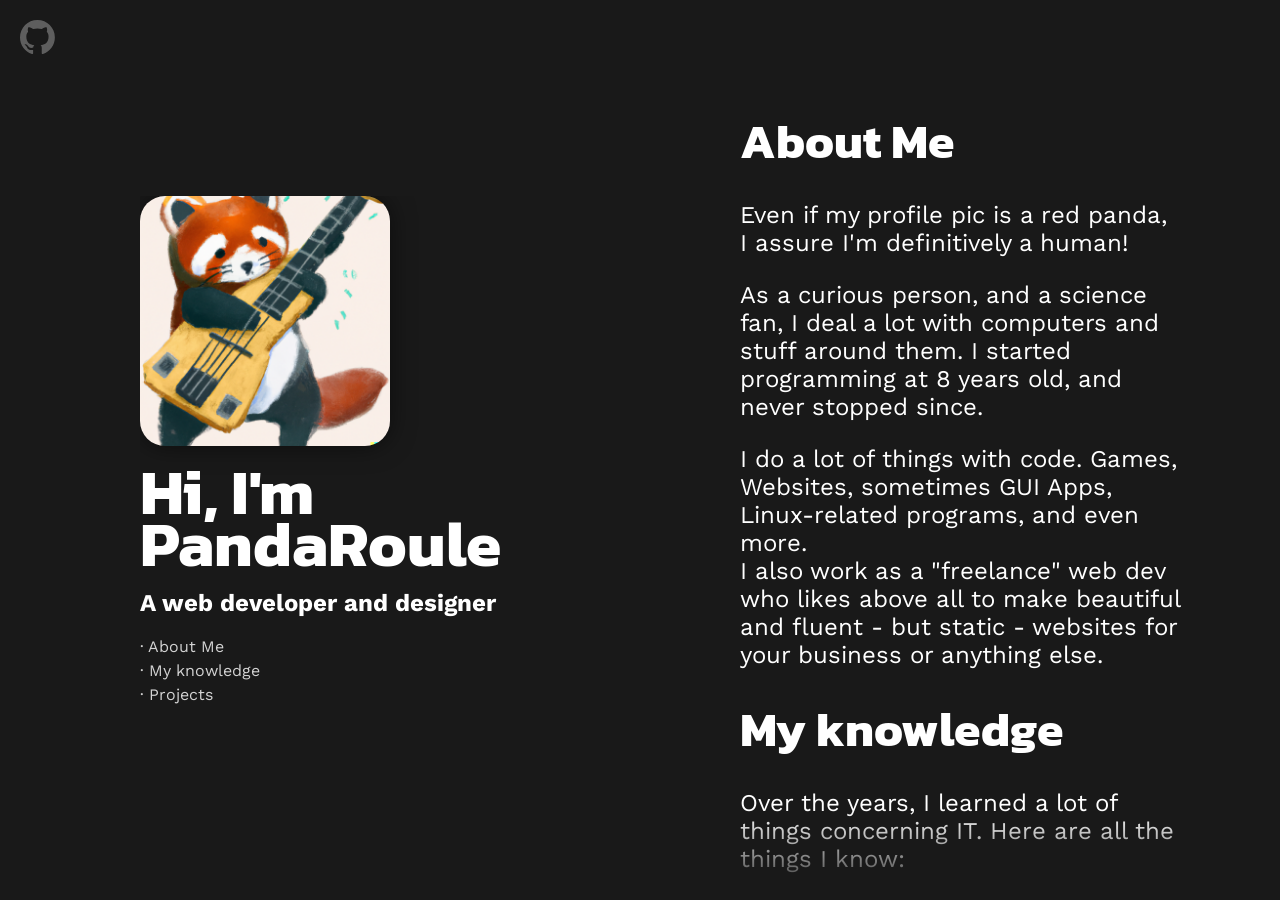
==== commit d8fbd09f: "Added responsive support" ====
--- a/index.html
+++ b/index.html
@@ -17,13 +17,17 @@
 
 <body>
 
+    <a href="https://github.com/khyrthy" id="github"><img src="github-mark-white.svg" alt="GitHub" id="github-img"></a>
+
+
+    <div class="wrapper" id="header-wrapper">
+
     <header>
 
-        <a href="https://github.com/khyrthy" id="github"><img src="github-mark-white.svg" alt="GitHub" id="github-img"></a>
 
         <img src="profile.png" alt="" id="profile">
 
-        <h1 id="main">Hi, I'm PandaRoule</h1>
+        <h1 id="main">Hi, I'm <br> PandaRoule</h1>
         <h2 id="sub">A web developer and designer</h2>
 
         <nav>
@@ -36,6 +40,10 @@
 
 
     </header>
+
+    </div>
+
+    <div class="wrapper" id="body-wrapper">
 
 
     <div id="body">
@@ -124,5 +132,7 @@
 
     </div>
 
+    </div>
+
 </body>
 </html>
--- a/style.css
+++ b/style.css
@@ -1,3 +1,12 @@
+* {
+    -ms-overflow-style: none;
+    scrollbar-width: none;
+}
+
+*::-webkit-scrollbar {
+    display: none;
+}
+
 html, body, * {
     scroll-behavior: smooth;
 }
@@ -17,8 +26,7 @@
 
     background-color: rgb(25, 25, 25);
 
-    -ms-overflow-style: none;
-    scrollbar-width: none;
+    
 }
 
 body::-webkit-scrollbar {
@@ -32,8 +40,8 @@
 
 
 header {
-    width: calc(50vw - 400px);
-    padding: 200px;
+
+
     overflow-y: hidden;
 
     display: flex;
@@ -45,6 +53,9 @@
     top: 0px;
     left: 0px;
 
+    overflow-x: hidden;
+
+
 }
 
 #profile {
@@ -107,7 +118,6 @@
 #body {
 
     padding: 100px;
-    width: calc(50vw - 200px);
 
     overflow-y: scroll;
     -ms-overflow-style: none;
@@ -214,4 +224,70 @@
 
 #github-img:hover {
     filter: opacity(1);
+}
+
+.wrapper {
+
+    padding: 0;
+    margin: 0;
+
+    width: 50vw;
+    height: 100vh;
+
+    overflow-y: scroll;
+    overflow-x: hidden;
+
+    display: flex;
+    flex-direction: column;
+    align-items: center;
+    justify-content: center;
+
+}
+
+
+@media screen and (max-width: 1190px) {
+
+    html, body {
+        flex-direction: column;
+    }
+ 
+    .wrapper {
+        width: 100vw;
+        min-height: 100vh;
+
+        overflow-y: visible;
+        overflow-x: visible;
+    }
+
+    header {
+        position: static;
+    }
+
+    #body {
+        min-height: 100vh;
+        overflow-y: visible;        
+    }
+
+ 
+}
+
+@media screen and (orientation: portrait) {
+
+    #profile {
+        height: 250px;
+        width: 250px;
+    }
+
+    #main {
+        font-size: 3em;
+    }
+
+    #sub {
+        font-size: 1.2em;
+    }
+
+    .nav {
+        font-size: 1.3em;
+    }
+
 }
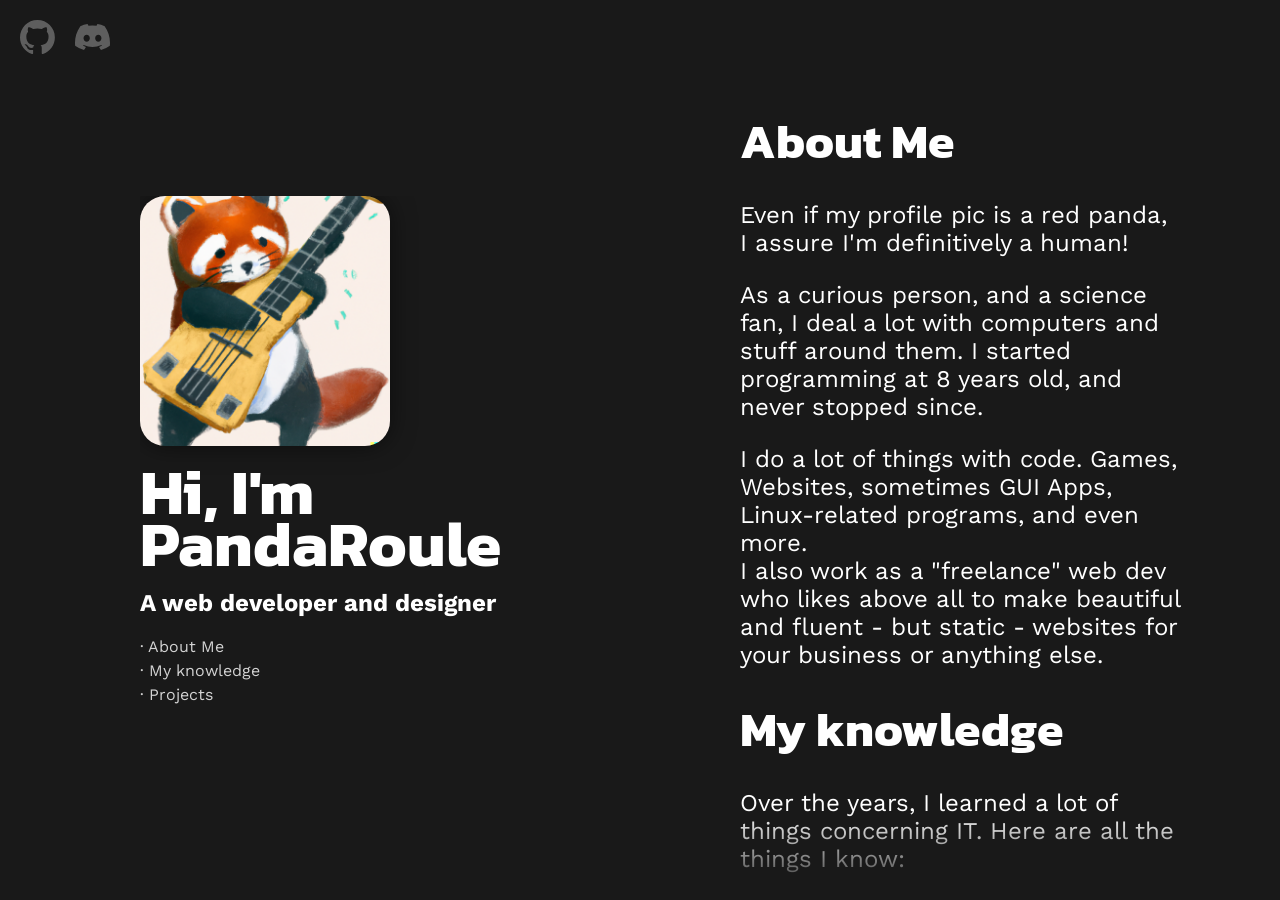
==== commit 0d1745ba: "Added Discord link and github favicon" ====
--- a/index.html
+++ b/index.html
@@ -6,6 +6,7 @@
     <title>PandaRoule</title>
 
     <link rel="stylesheet" href="style.css">
+    <link rel="icon" href="github-mark-white.svg">
 
     <!-- Google Fonts API -->
     <link rel="preconnect" href="https://fonts.googleapis.com">
@@ -16,9 +17,10 @@
 </head>
 
 <body>
-
-    <a href="https://github.com/khyrthy" id="github"><img src="github-mark-white.svg" alt="GitHub" id="github-img"></a>
-
+    <div class="social">
+        <a href="https://github.com/khyrthy" target="_blank" class="social-link"><img src="github-mark-white.svg" alt="GitHub" class="social-img"></a>
+        <a href="https://discord.com/users/864422952115240961" target="_blank" class="social-link"><img src="discord-mark-white.svg" alt="GitHub" class="social-img"></a>
+    </div>
 
     <div class="wrapper" id="header-wrapper">
 
--- a/style.css
+++ b/style.css
@@ -208,21 +208,34 @@
     display: inline;
 }
 
-#github {
+.social-link {
+    padding: 0;
+}
+
+
+.social-img {
+    width: 35px;
+    padding: 0;
+
+    filter: opacity(0.3);
+    transition: all 0.2s ease-in-out;
+}
+
+.social {
     position: absolute;
     top: 0;
     left: 0;
-}
-
-#github-img {
-    width: 35px;
+
+    display: flex;
+    flex-direction: row;
+    justify-content: center;
+    align-items: center;
     padding: 20px;
-
-    filter: opacity(0.3);
-    transition: all 0.2s ease-in-out;
-}
-
-#github-img:hover {
+    gap: 20px;
+}
+
+
+.social-img:hover {
     filter: opacity(1);
 }
 
